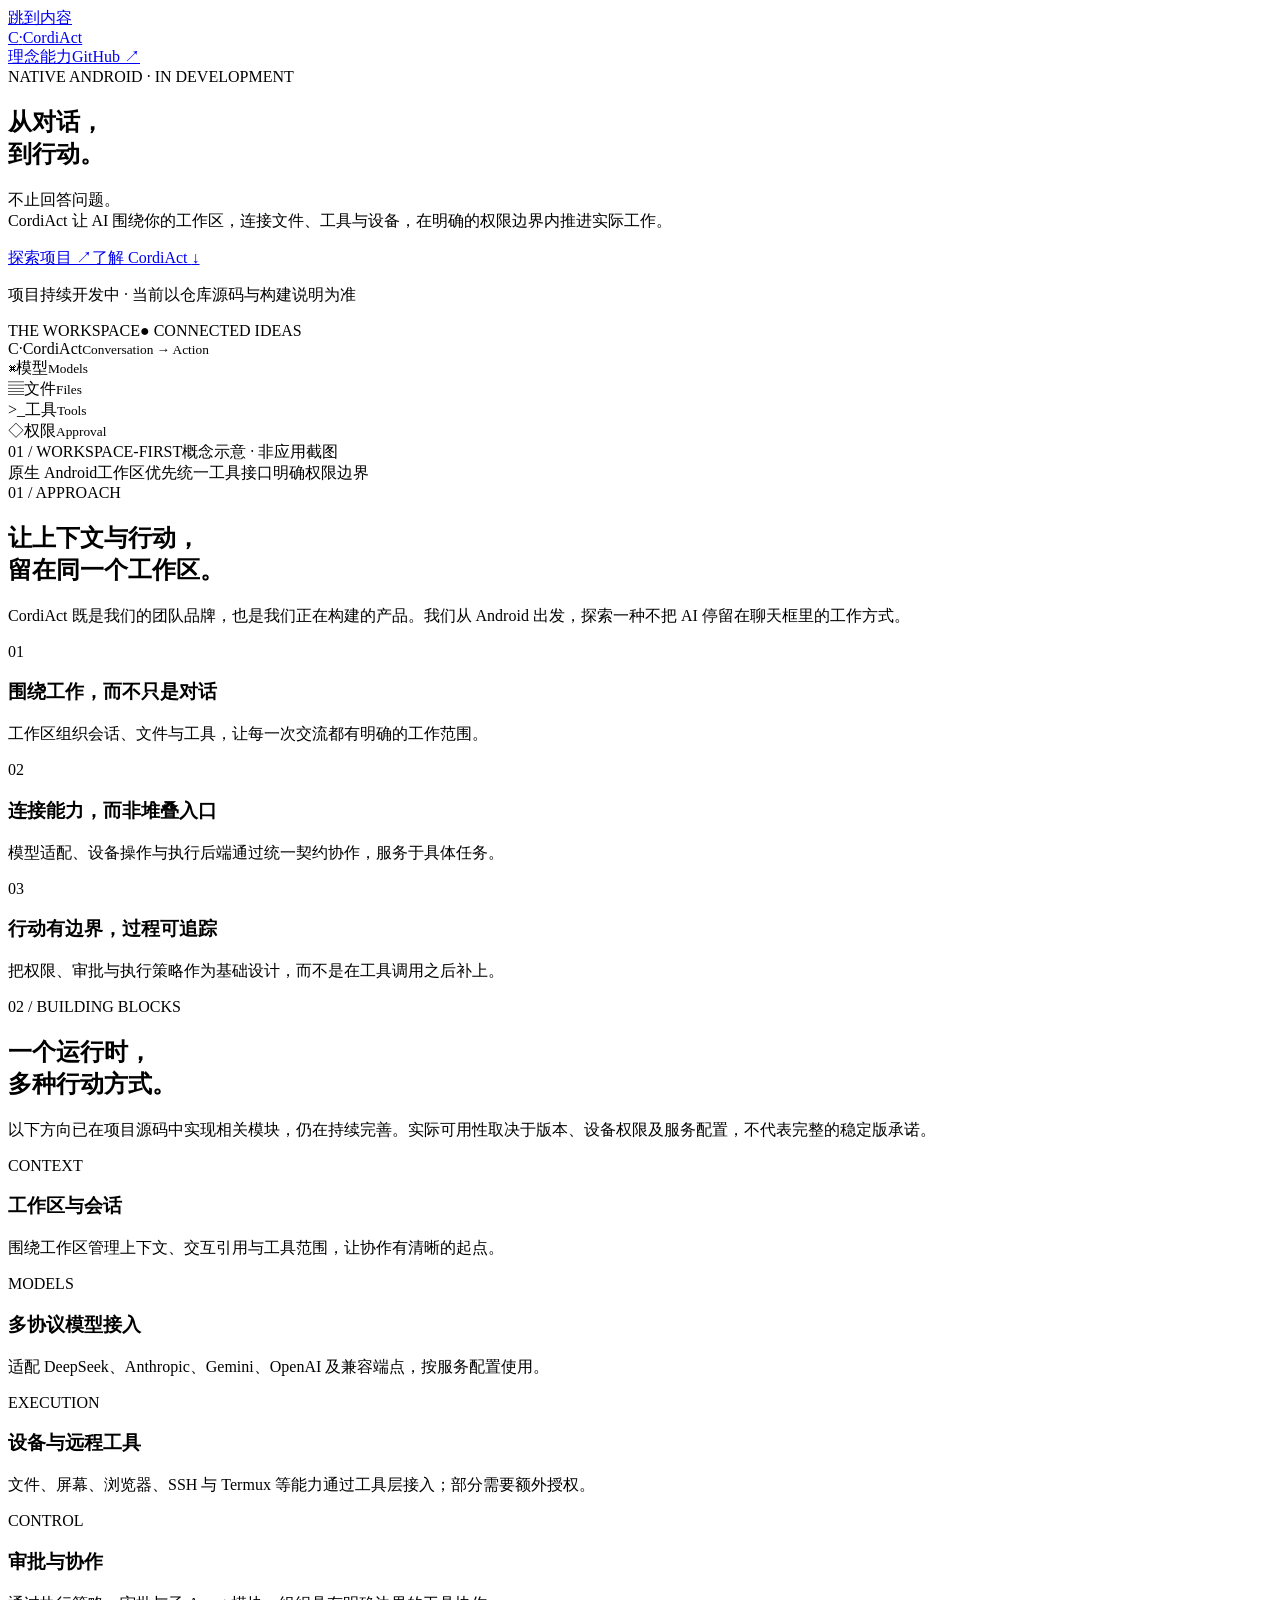
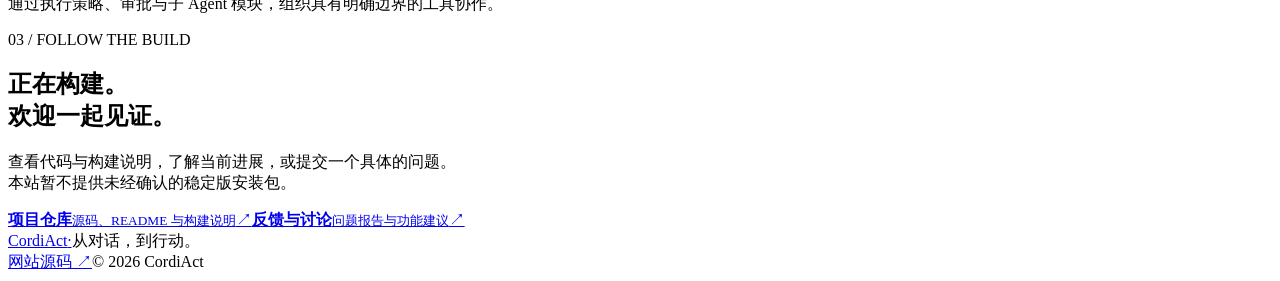
==== public/index.html @ 2e23ff6e "feat: launch CordiAct brand website" ====
<!doctype html>
<html lang="zh-CN">
<head>
<meta charset="utf-8"><meta name="viewport" content="width=device-width,initial-scale=1">
<title>CordiAct — 从对话，到行动。</title>
<meta name="description" content="CordiAct 是原生 Android、以工作区为中心的 AI 行动运行时。让对话、文件和工具在明确的权限边界内协作。项目持续开发中。">
<meta name="theme-color" content="#f5f6f8"><link rel="canonical" href="https://cordiact.dev/">
<meta property="og:title" content="CordiAct — 从对话，到行动。"><meta property="og:description" content="一个原生 Android、以工作区为中心的 AI 行动运行时。"><meta property="og:type" content="website"><meta property="og:url" content="https://cordiact.dev/">
<link rel="icon" type="image/svg+xml" href="/favicon.svg"><link rel="stylesheet" href="/style.css">
</head>
<body>
<a class="skip" href="#main">跳到内容</a>
<header class="header"><a class="brand" href="/" aria-label="CordiAct 首页"><span class="mark" aria-hidden="true">C<span>·</span></span>CordiAct</a><nav aria-label="主导航"><a href="#approach">理念</a><a href="#capabilities">能力</a><a href="https://github.com/wuyhong715/CordiAct">GitHub <span aria-hidden="true">↗</span></a></nav></header>
<main id="main">
<section class="hero"><div class="hero-copy"><div class="eyebrow"><span class="dot"></span> NATIVE ANDROID · IN DEVELOPMENT</div><h1>从对话，<br>到<span class="accent">行动。</span></h1><p class="intro">不止回答问题。<br>CordiAct 让 AI 围绕你的工作区，连接文件、工具与设备，在明确的权限边界内推进实际工作。</p><div class="actions"><a class="button primary" href="https://github.com/wuyhong715/CordiAct">探索项目 <span aria-hidden="true">↗</span></a><a class="button secondary" href="#approach">了解 CordiAct <span aria-hidden="true">↓</span></a></div><p class="small status">项目持续开发中 · 当前以仓库源码与构建说明为准</p></div>
<div class="diagram" role="img" aria-label="概念示意：CordiAct 以工作区为中心连接模型、文件、工具与权限审批，并非应用界面截图。"><div class="diagram-top"><span>THE WORKSPACE</span><span class="live">● CONNECTED IDEAS</span></div><div class="orbit orbit-one"></div><div class="orbit orbit-two"></div><div class="core"><span class="core-icon">C<span>·</span></span><span>CordiAct</span><small>Conversation → Action</small></div><div class="node node-a"><span class="node-icon">⌘</span><span>模型<small>Models</small></span></div><div class="node node-b"><span class="node-icon">▤</span><span>文件<small>Files</small></span></div><div class="node node-c"><span class="node-icon">&gt;_</span><span>工具<small>Tools</small></span></div><div class="node node-d"><span class="node-icon">◇</span><span>权限<small>Approval</small></span></div><div class="diagram-bottom"><span>01 / WORKSPACE-FIRST</span><span>概念示意 · 非应用截图</span></div></div>
</section>
<div class="principles"><span>原生 Android</span><span>工作区优先</span><span>统一工具接口</span><span>明确权限边界</span></div>
<section id="approach" class="section"><div class="section-label">01 / APPROACH</div><div class="section-heading"><h2>让上下文与行动，<br>留在同一个工作区。</h2><p>CordiAct 既是我们的团队品牌，也是我们正在构建的产品。我们从 Android 出发，探索一种不把 AI 停留在聊天框里的工作方式。</p></div><div class="approach-grid"><article><span class="number">01</span><h3>围绕工作，而不只是对话</h3><p>工作区组织会话、文件与工具，让每一次交流都有明确的工作范围。</p></article><article><span class="number">02</span><h3>连接能力，而非堆叠入口</h3><p>模型适配、设备操作与执行后端通过统一契约协作，服务于具体任务。</p></article><article><span class="number">03</span><h3>行动有边界，过程可追踪</h3><p>把权限、审批与执行策略作为基础设计，而不是在工具调用之后补上。</p></article></div></section>
<section id="capabilities" class="section capabilities"><div class="section-label">02 / BUILDING BLOCKS</div><div class="section-heading"><h2>一个运行时，<br>多种行动方式。</h2><p>以下方向已在项目源码中实现相关模块，仍在持续完善。实际可用性取决于版本、设备权限及服务配置，不代表完整的稳定版承诺。</p></div><div class="feature-grid"><article><span class="feature-tag">CONTEXT</span><h3>工作区与会话</h3><p>围绕工作区管理上下文、交互引用与工具范围，让协作有清晰的起点。</p></article><article><span class="feature-tag">MODELS</span><h3>多协议模型接入</h3><p>适配 DeepSeek、Anthropic、Gemini、OpenAI 及兼容端点，按服务配置使用。</p></article><article><span class="feature-tag">EXECUTION</span><h3>设备与远程工具</h3><p>文件、屏幕、浏览器、SSH 与 Termux 等能力通过工具层接入；部分需要额外授权。</p></article><article><span class="feature-tag">CONTROL</span><h3>审批与协作</h3><p>通过执行策略、审批与子 Agent 模块，组织具有明确边界的工具协作。</p></article></div></section>
<section class="section start" id="project"><div><div class="section-label">03 / FOLLOW THE BUILD</div><h2>正在构建。<br>欢迎一起见证。</h2><p>查看代码与构建说明，了解当前进展，或提交一个具体的问题。<br>本站暂不提供未经确认的稳定版安装包。</p></div><div class="project-links"><a href="https://github.com/wuyhong715/CordiAct"><span><strong>项目仓库</strong><small>源码、README 与构建说明</small></span><span aria-hidden="true">↗</span></a><a href="https://github.com/wuyhong715/CordiAct/issues"><span><strong>反馈与讨论</strong><small>问题报告与功能建议</small></span><span aria-hidden="true">↗</span></a></div></section>
</main>
<footer><a class="brand" href="/">CordiAct<span class="footer-dot">·</span></a><span>从对话，到行动。</span><div><a href="https://github.com/wuyhong715/cordiact-site">网站源码 ↗</a><span>© 2026 CordiAct</span></div></footer>
</body></html>
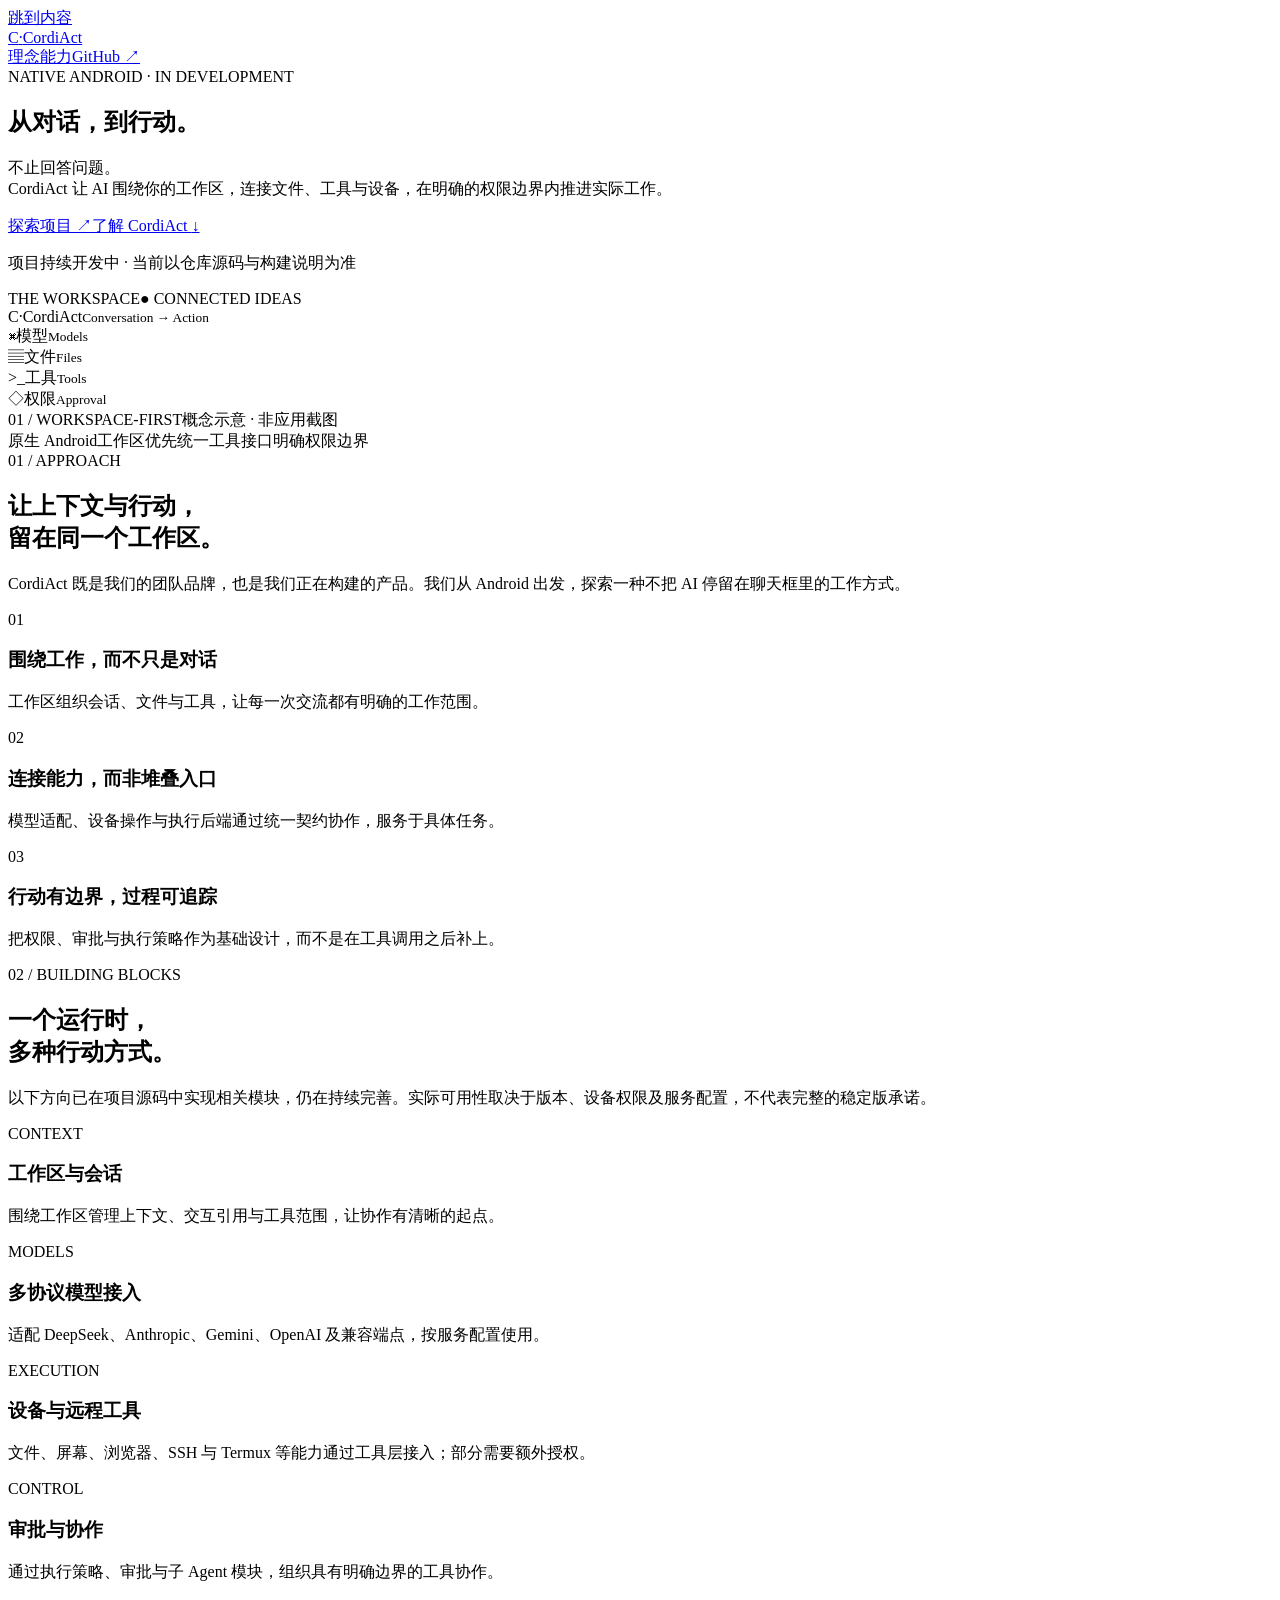
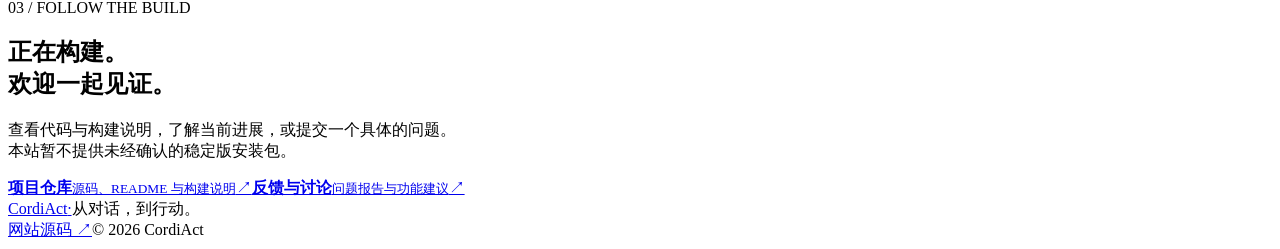
==== commit bd149744: "fix: keep hero headline readable on narrow phones" ====
--- a/public/index.html
+++ b/public/index.html
@@ -12,7 +12,7 @@
 <a class="skip" href="#main">跳到内容</a>
 <header class="header"><a class="brand" href="/" aria-label="CordiAct 首页"><span class="mark" aria-hidden="true">C<span>·</span></span>CordiAct</a><nav aria-label="主导航"><a href="#approach">理念</a><a href="#capabilities">能力</a><a href="https://github.com/wuyhong715/CordiAct">GitHub <span aria-hidden="true">↗</span></a></nav></header>
 <main id="main">
-<section class="hero"><div class="hero-copy"><div class="eyebrow"><span class="dot"></span> NATIVE ANDROID · IN DEVELOPMENT</div><h1>从对话，<br>到<span class="accent">行动。</span></h1><p class="intro">不止回答问题。<br>CordiAct 让 AI 围绕你的工作区，连接文件、工具与设备，在明确的权限边界内推进实际工作。</p><div class="actions"><a class="button primary" href="https://github.com/wuyhong715/CordiAct">探索项目 <span aria-hidden="true">↗</span></a><a class="button secondary" href="#approach">了解 CordiAct <span aria-hidden="true">↓</span></a></div><p class="small status">项目持续开发中 · 当前以仓库源码与构建说明为准</p></div>
+<section class="hero"><div class="hero-copy"><div class="eyebrow"><span class="dot"></span> NATIVE ANDROID · IN DEVELOPMENT</div><h1><span class="headline-line">从对话，</span><span class="headline-line">到<span class="accent">行动。</span></span></h1><p class="intro">不止回答问题。<br>CordiAct 让 AI 围绕你的工作区，连接文件、工具与设备，在明确的权限边界内推进实际工作。</p><div class="actions"><a class="button primary" href="https://github.com/wuyhong715/CordiAct">探索项目 <span aria-hidden="true">↗</span></a><a class="button secondary" href="#approach">了解 CordiAct <span aria-hidden="true">↓</span></a></div><p class="small status">项目持续开发中 · 当前以仓库源码与构建说明为准</p></div>
 <div class="diagram" role="img" aria-label="概念示意：CordiAct 以工作区为中心连接模型、文件、工具与权限审批，并非应用界面截图。"><div class="diagram-top"><span>THE WORKSPACE</span><span class="live">● CONNECTED IDEAS</span></div><div class="orbit orbit-one"></div><div class="orbit orbit-two"></div><div class="core"><span class="core-icon">C<span>·</span></span><span>CordiAct</span><small>Conversation → Action</small></div><div class="node node-a"><span class="node-icon">⌘</span><span>模型<small>Models</small></span></div><div class="node node-b"><span class="node-icon">▤</span><span>文件<small>Files</small></span></div><div class="node node-c"><span class="node-icon">&gt;_</span><span>工具<small>Tools</small></span></div><div class="node node-d"><span class="node-icon">◇</span><span>权限<small>Approval</small></span></div><div class="diagram-bottom"><span>01 / WORKSPACE-FIRST</span><span>概念示意 · 非应用截图</span></div></div>
 </section>
 <div class="principles"><span>原生 Android</span><span>工作区优先</span><span>统一工具接口</span><span>明确权限边界</span></div>
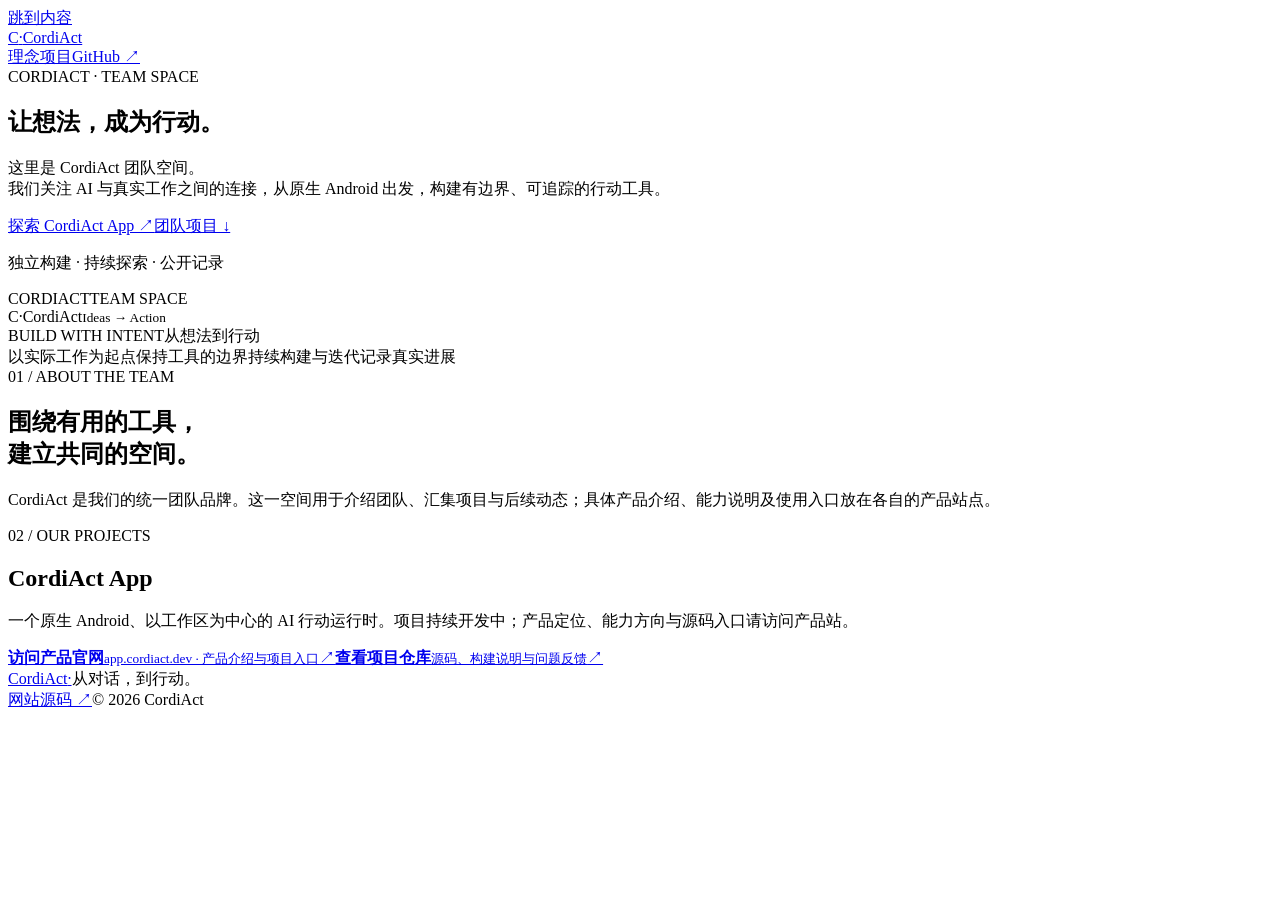
==== commit 6976fe2f: "feat: separate team homepage and app product subdomain" ====
--- a/public/index.html
+++ b/public/index.html
@@ -2,23 +2,20 @@
 <html lang="zh-CN">
 <head>
 <meta charset="utf-8"><meta name="viewport" content="width=device-width,initial-scale=1">
-<title>CordiAct — 从对话，到行动。</title>
-<meta name="description" content="CordiAct 是原生 Android、以工作区为中心的 AI 行动运行时。让对话、文件和工具在明确的权限边界内协作。项目持续开发中。">
+<title>CordiAct — 团队空间</title>
+<meta name="description" content="CordiAct 团队空间：项目、理念与持续构建的记录。探索 CordiAct App 及我们的工具实践。">
 <meta name="theme-color" content="#f5f6f8"><link rel="canonical" href="https://cordiact.dev/">
-<meta property="og:title" content="CordiAct — 从对话，到行动。"><meta property="og:description" content="一个原生 Android、以工作区为中心的 AI 行动运行时。"><meta property="og:type" content="website"><meta property="og:url" content="https://cordiact.dev/">
-<link rel="icon" type="image/svg+xml" href="/favicon.svg"><link rel="stylesheet" href="/style.css">
+<meta property="og:title" content="CordiAct — 团队空间"><meta property="og:description" content="一个原生 Android、以工作区为中心的 AI 行动运行时。"><meta property="og:type" content="website"><meta property="og:url" content="https://cordiact.dev/">
+<link rel="icon" type="image/svg+xml" href="/favicon.svg"><link rel="stylesheet" href="/style.css?v=3">
 </head>
 <body>
 <a class="skip" href="#main">跳到内容</a>
-<header class="header"><a class="brand" href="/" aria-label="CordiAct 首页"><span class="mark" aria-hidden="true">C<span>·</span></span>CordiAct</a><nav aria-label="主导航"><a href="#approach">理念</a><a href="#capabilities">能力</a><a href="https://github.com/wuyhong715/CordiAct">GitHub <span aria-hidden="true">↗</span></a></nav></header>
+<header class="header"><a class="brand" href="/" aria-label="CordiAct 首页"><span class="mark" aria-hidden="true">C<span>·</span></span>CordiAct</a><nav aria-label="主导航"><a href="#approach">理念</a><a href="#projects">项目</a><a href="https://github.com/wuyhong715/CordiAct">GitHub <span aria-hidden="true">↗</span></a></nav></header>
 <main id="main">
-<section class="hero"><div class="hero-copy"><div class="eyebrow"><span class="dot"></span> NATIVE ANDROID · IN DEVELOPMENT</div><h1><span class="headline-line">从对话，</span><span class="headline-line">到<span class="accent">行动。</span></span></h1><p class="intro">不止回答问题。<br>CordiAct 让 AI 围绕你的工作区，连接文件、工具与设备，在明确的权限边界内推进实际工作。</p><div class="actions"><a class="button primary" href="https://github.com/wuyhong715/CordiAct">探索项目 <span aria-hidden="true">↗</span></a><a class="button secondary" href="#approach">了解 CordiAct <span aria-hidden="true">↓</span></a></div><p class="small status">项目持续开发中 · 当前以仓库源码与构建说明为准</p></div>
-<div class="diagram" role="img" aria-label="概念示意：CordiAct 以工作区为中心连接模型、文件、工具与权限审批，并非应用界面截图。"><div class="diagram-top"><span>THE WORKSPACE</span><span class="live">● CONNECTED IDEAS</span></div><div class="orbit orbit-one"></div><div class="orbit orbit-two"></div><div class="core"><span class="core-icon">C<span>·</span></span><span>CordiAct</span><small>Conversation → Action</small></div><div class="node node-a"><span class="node-icon">⌘</span><span>模型<small>Models</small></span></div><div class="node node-b"><span class="node-icon">▤</span><span>文件<small>Files</small></span></div><div class="node node-c"><span class="node-icon">&gt;_</span><span>工具<small>Tools</small></span></div><div class="node node-d"><span class="node-icon">◇</span><span>权限<small>Approval</small></span></div><div class="diagram-bottom"><span>01 / WORKSPACE-FIRST</span><span>概念示意 · 非应用截图</span></div></div>
-</section>
-<div class="principles"><span>原生 Android</span><span>工作区优先</span><span>统一工具接口</span><span>明确权限边界</span></div>
-<section id="approach" class="section"><div class="section-label">01 / APPROACH</div><div class="section-heading"><h2>让上下文与行动，<br>留在同一个工作区。</h2><p>CordiAct 既是我们的团队品牌，也是我们正在构建的产品。我们从 Android 出发，探索一种不把 AI 停留在聊天框里的工作方式。</p></div><div class="approach-grid"><article><span class="number">01</span><h3>围绕工作，而不只是对话</h3><p>工作区组织会话、文件与工具，让每一次交流都有明确的工作范围。</p></article><article><span class="number">02</span><h3>连接能力，而非堆叠入口</h3><p>模型适配、设备操作与执行后端通过统一契约协作，服务于具体任务。</p></article><article><span class="number">03</span><h3>行动有边界，过程可追踪</h3><p>把权限、审批与执行策略作为基础设计，而不是在工具调用之后补上。</p></article></div></section>
-<section id="capabilities" class="section capabilities"><div class="section-label">02 / BUILDING BLOCKS</div><div class="section-heading"><h2>一个运行时，<br>多种行动方式。</h2><p>以下方向已在项目源码中实现相关模块，仍在持续完善。实际可用性取决于版本、设备权限及服务配置，不代表完整的稳定版承诺。</p></div><div class="feature-grid"><article><span class="feature-tag">CONTEXT</span><h3>工作区与会话</h3><p>围绕工作区管理上下文、交互引用与工具范围，让协作有清晰的起点。</p></article><article><span class="feature-tag">MODELS</span><h3>多协议模型接入</h3><p>适配 DeepSeek、Anthropic、Gemini、OpenAI 及兼容端点，按服务配置使用。</p></article><article><span class="feature-tag">EXECUTION</span><h3>设备与远程工具</h3><p>文件、屏幕、浏览器、SSH 与 Termux 等能力通过工具层接入；部分需要额外授权。</p></article><article><span class="feature-tag">CONTROL</span><h3>审批与协作</h3><p>通过执行策略、审批与子 Agent 模块，组织具有明确边界的工具协作。</p></article></div></section>
-<section class="section start" id="project"><div><div class="section-label">03 / FOLLOW THE BUILD</div><h2>正在构建。<br>欢迎一起见证。</h2><p>查看代码与构建说明，了解当前进展，或提交一个具体的问题。<br>本站暂不提供未经确认的稳定版安装包。</p></div><div class="project-links"><a href="https://github.com/wuyhong715/CordiAct"><span><strong>项目仓库</strong><small>源码、README 与构建说明</small></span><span aria-hidden="true">↗</span></a><a href="https://github.com/wuyhong715/CordiAct/issues"><span><strong>反馈与讨论</strong><small>问题报告与功能建议</small></span><span aria-hidden="true">↗</span></a></div></section>
+<section class="hero"><div class="hero-copy"><div class="eyebrow"><span class="dot"></span> CORDIACT · TEAM SPACE</div><h1><span class="headline-line">让想法，</span><span class="headline-line">成为<span class="accent">行动。</span></span></h1><p class="intro">这里是 CordiAct 团队空间。<br>我们关注 AI 与真实工作之间的连接，从原生 Android 出发，构建有边界、可追踪的行动工具。</p><div class="actions"><a class="button primary" href="https://app.cordiact.dev/">探索 CordiAct App ↗</a><a class="button secondary" href="#projects">团队项目 ↓</a></div><p class="small status">独立构建 · 持续探索 · 公开记录</p></div><div class="diagram team-diagram"><div class="diagram-top"><span>CORDIACT</span><span>TEAM SPACE</span></div><div class="orbit orbit-one"></div><div class="orbit orbit-two"></div><div class="core"><span class="core-icon">C<span>·</span></span><span>CordiAct</span><small>Ideas → Action</small></div><div class="diagram-bottom"><span>BUILD WITH INTENT</span><span>从想法到行动</span></div></div></section>
+<div class="principles"><span>以实际工作为起点</span><span>保持工具的边界</span><span>持续构建与迭代</span><span>记录真实进展</span></div>
+<section id="approach" class="section"><div class="section-label">01 / ABOUT THE TEAM</div><div class="section-heading"><h2>围绕有用的工具，<br>建立共同的空间。</h2><p>CordiAct 是我们的统一团队品牌。这一空间用于介绍团队、汇集项目与后续动态；具体产品介绍、能力说明及使用入口放在各自的产品站点。</p></div></section>
+<section id="projects" class="section start"><div><div class="section-label">02 / OUR PROJECTS</div><h2>CordiAct App</h2><p>一个原生 Android、以工作区为中心的 AI 行动运行时。项目持续开发中；产品定位、能力方向与源码入口请访问产品站。</p></div><div class="project-links"><a href="https://app.cordiact.dev/"><span><strong>访问产品官网</strong><small>app.cordiact.dev · 产品介绍与项目入口</small></span><span>↗</span></a><a href="https://github.com/wuyhong715/CordiAct"><span><strong>查看项目仓库</strong><small>源码、构建说明与问题反馈</small></span><span>↗</span></a></div></section>
 </main>
 <footer><a class="brand" href="/">CordiAct<span class="footer-dot">·</span></a><span>从对话，到行动。</span><div><a href="https://github.com/wuyhong715/cordiact-site">网站源码 ↗</a><span>© 2026 CordiAct</span></div></footer>
 </body></html>
